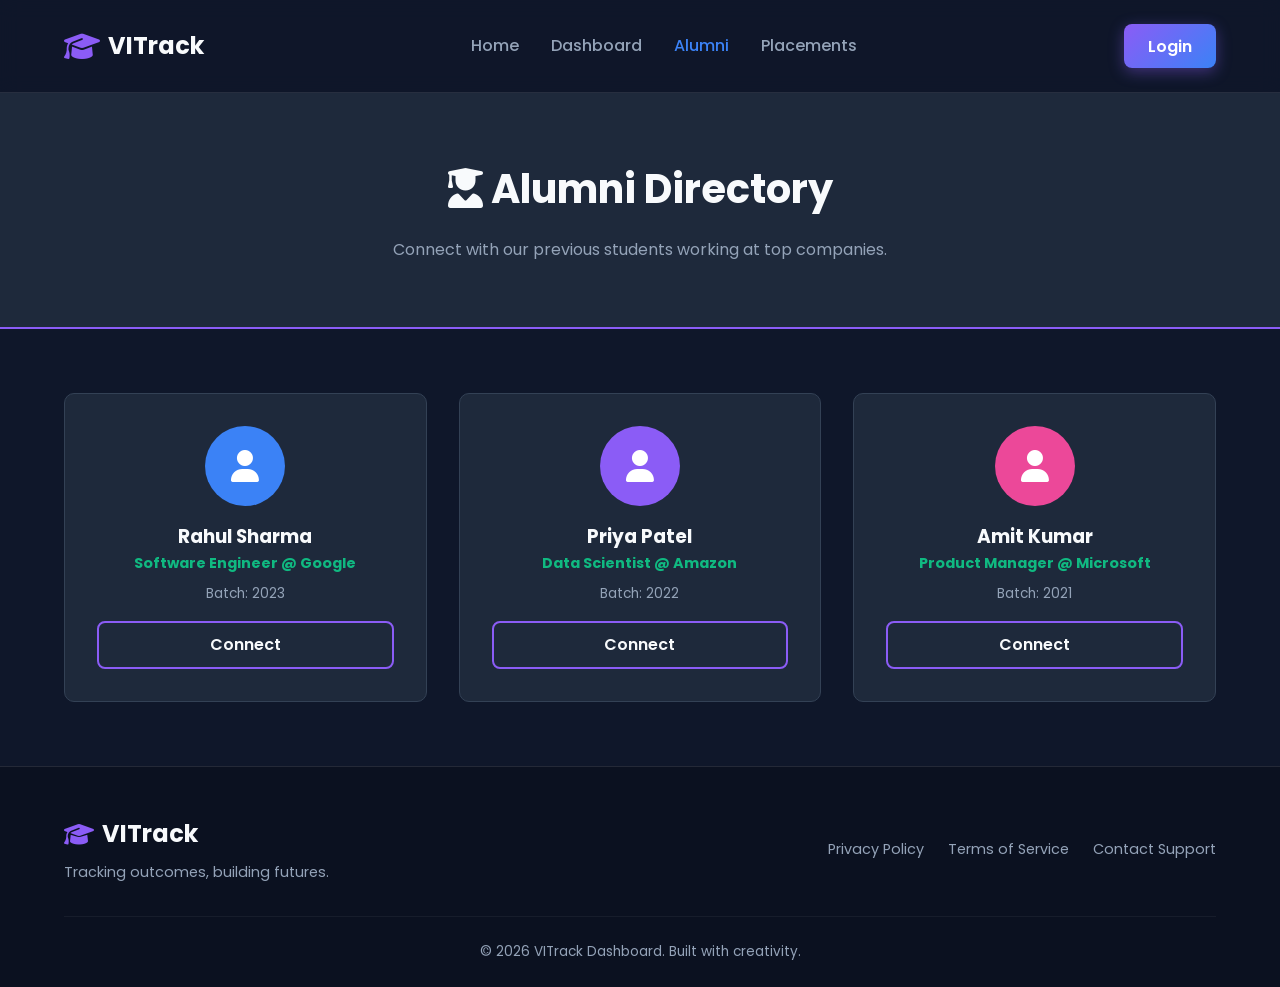
==== alumni.html @ 9b8b54cb "Index and Alumni created" ====
<!DOCTYPE html>
<html lang="en">

<head>
    <meta charset="UTF-8">
    <meta name="viewport" content="width=device-width, initial-scale=1.0">
    <title>VITrack - Alumni Directory</title>
    <!-- Google Fonts for typography -->
    <link rel="preconnect" href="https://fonts.googleapis.com">
    <link rel="preconnect" href="https://fonts.gstatic.com" crossorigin>
    <link href="https://fonts.googleapis.com/css2?family=Poppins:wght@300;400;600;700&display=swap" rel="stylesheet">
    <!-- FontAwesome for Icons -->
    <link rel="stylesheet" href="https://cdnjs.cloudflare.com/ajax/libs/font-awesome/6.4.0/css/all.min.css">
    <!-- Custom CSS -->
    <link rel="stylesheet" href="style.css">
</head>

<body>
    <!-- Navigation Bar -->
    <nav class="navbar">
        <div class="logo">
            <i class="fa-solid fa-graduation-cap"></i>
            <span>VITrack</span>
        </div>
        <ul class="nav-links">
            <li><a href="index.html">Home</a></li>
            <li><a href="#">Dashboard</a></li>
            <li><a href="alumni.html" class="active">Alumni</a></li>
            <li><a href="#">Placements</a></li>
        </ul>
        <div class="nav-actions">
            <button class="btn-primary">Login</button>
        </div>
    </nav>

    <!-- Page Header (Beginner Style inline CSS) -->
    <div style="text-align: center; padding: 4rem 2rem; background: #1e293b; border-bottom: 2px solid #8b5cf6;">
        <h1 style="font-size: 2.5rem; color: #f8fafc;"><i class="fa-solid fa-user-graduate"></i> Alumni Directory</h1>
        <p style="color: #94a3b8; margin-top: 1rem;">Connect with our previous students working at top companies.</p>
    </div>

    <!-- Alumni List (Barebones Grid) -->
    <div
        style="padding: 4rem 5%; display: grid; grid-template-columns: repeat(auto-fit, minmax(280px, 1fr)); gap: 2rem;">

        <!-- Alumni Card 1 -->
        <div
            style="background: #1e293b; padding: 2rem; border-radius: 10px; border: 1px solid #334155; text-align: center;">
            <div
                style="width: 80px; height: 80px; background: #3b82f6; border-radius: 50%; display: flex; align-items: center; justify-content: center; margin: 0 auto 1rem;">
                <i class="fa-solid fa-user" style="font-size: 2rem; color: white;"></i>
            </div>
            <h3 style="color: #f8fafc;">Rahul Sharma</h3>
            <p style="color: #10b981; font-weight: bold; font-size: 0.9rem;">Software Engineer @ Google</p>
            <p style="color: #94a3b8; font-size: 0.85rem; margin-top: 0.5rem;">Batch: 2023</p>
            <button class="btn-secondary" style="margin-top: 1rem; width: 100%;">Connect</button>
        </div>

        <!-- Alumni Card 2 -->
        <div
            style="background: #1e293b; padding: 2rem; border-radius: 10px; border: 1px solid #334155; text-align: center;">
            <div
                style="width: 80px; height: 80px; background: #8b5cf6; border-radius: 50%; display: flex; align-items: center; justify-content: center; margin: 0 auto 1rem;">
                <i class="fa-solid fa-user" style="font-size: 2rem; color: white;"></i>
            </div>
            <h3 style="color: #f8fafc;">Priya Patel</h3>
            <p style="color: #10b981; font-weight: bold; font-size: 0.9rem;">Data Scientist @ Amazon</p>
            <p style="color: #94a3b8; font-size: 0.85rem; margin-top: 0.5rem;">Batch: 2022</p>
            <button class="btn-secondary" style="margin-top: 1rem; width: 100%;">Connect</button>
        </div>

        <!-- Alumni Card 3 -->
        <div
            style="background: #1e293b; padding: 2rem; border-radius: 10px; border: 1px solid #334155; text-align: center;">
            <div
                style="width: 80px; height: 80px; background: #ec4899; border-radius: 50%; display: flex; align-items: center; justify-content: center; margin: 0 auto 1rem;">
                <i class="fa-solid fa-user" style="font-size: 2rem; color: white;"></i>
            </div>
            <h3 style="color: #f8fafc;">Amit Kumar</h3>
            <p style="color: #10b981; font-weight: bold; font-size: 0.9rem;">Product Manager @ Microsoft</p>
            <p style="color: #94a3b8; font-size: 0.85rem; margin-top: 0.5rem;">Batch: 2021</p>
            <button class="btn-secondary" style="margin-top: 1rem; width: 100%;">Connect</button>
        </div>

    </div>

    <!-- Footer -->
    <footer>
        <div class="footer-content">
            <div class="footer-brand">
                <h2><i class="fa-solid fa-graduation-cap"></i> VITrack</h2>
                <p>Tracking outcomes, building futures.</p>
            </div>
            <div class="footer-links">
                <a href="#">Privacy Policy</a>
                <a href="#">Terms of Service</a>
                <a href="#">Contact Support</a>
            </div>
        </div>
        <div class="footer-bottom">
            <p>&copy; 2026 VITrack Dashboard. Built with creativity.</p>
        </div>
    </footer>
</body>

</html>
---- style.css ----
/* 
=============
VITrack Styles
=============
Theme: Midnight Dark
Vibe: Beginner with creativity (glassmorphism, neon accents, clean typography)
*/

:root {
    --bg-dark: #0f172a;
    --bg-card: #1e293b;
    --bg-card-hover: #334155;

    --text-main: #f8fafc;
    --text-muted: #94a3b8;

    --accent-purple: #8b5cf6;
    --accent-blue: #3b82f6;
    --accent-pink: #ec4899;
    --accent-green: #10b981;

    --glass-bg: rgba(30, 41, 59, 0.7);
    --glass-border: rgba(255, 255, 255, 0.1);
}

* {
    margin: 0;
    padding: 0;
    box-sizing: border-box;
    font-family: 'Poppins', sans-serif;
}

body {
    background-color: var(--bg-dark);
    color: var(--text-main);
    line-height: 1.6;
    overflow-x: hidden;
}

/* Typography & Utils */
a {
    text-decoration: none;
    color: var(--text-muted);
    transition: color 0.3s ease;
}

a:hover {
    color: var(--text-main);
}

.text-gradient {
    background: linear-gradient(135deg, var(--accent-purple), var(--accent-blue));
    -webkit-background-clip: text;
    -webkit-text-fill-color: transparent;
}

/* Buttons */
button {
    cursor: pointer;
    font-size: 1rem;
    font-weight: 600;
    border-radius: 8px;
    padding: 0.6rem 1.5rem;
    transition: all 0.3s ease;
    border: none;
}

.btn-primary {
    background: linear-gradient(135deg, var(--accent-purple), var(--accent-blue));
    color: white;
    box-shadow: 0 4px 15px rgba(139, 92, 246, 0.4);
}

.btn-primary:hover {
    transform: translateY(-2px);
    box-shadow: 0 6px 20px rgba(139, 92, 246, 0.6);
}

.btn-secondary {
    background: transparent;
    color: var(--text-main);
    border: 2px solid var(--accent-purple);
}

.btn-secondary:hover {
    background: var(--accent-purple);
    color: white;
}

/* Navbar */
.navbar {
    display: flex;
    justify-content: space-between;
    align-items: center;
    padding: 1.5rem 5%;
    background: rgba(15, 23, 42, 0.8);
    backdrop-filter: blur(10px);
    border-bottom: 1px solid var(--glass-border);
    position: sticky;
    top: 0;
    z-index: 100;
}

.logo {
    display: flex;
    align-items: center;
    gap: 0.5rem;
    font-size: 1.5rem;
    font-weight: 700;
}

.logo i {
    color: var(--accent-purple);
    font-size: 1.8rem;
}

.nav-links {
    list-style: none;
    display: flex;
    gap: 2rem;
}

.nav-links li a {
    font-weight: 500;
    position: relative;
}

.nav-links li a.active,
.nav-links li a:hover {
    color: var(--accent-blue);
}

/* Hero Section */
.hero {
    display: flex;
    align-items: center;
    justify-content: space-between;
    padding: 6rem 5% 4rem;
    min-height: 80vh;
    gap: 2rem;
}

.hero-content {
    flex: 1;
    max-width: 600px;
}

.hero-content h1 {
    font-size: 3.5rem;
    line-height: 1.2;
    margin-bottom: 1.5rem;
}

.hero-content h1 span {
    background: linear-gradient(135deg, var(--accent-blue), var(--accent-purple));
    -webkit-background-clip: text;
    -webkit-text-fill-color: transparent;
}

.hero-content p {
    font-size: 1.1rem;
    color: var(--text-muted);
    margin-bottom: 2rem;
}

.hero-buttons {
    display: flex;
    gap: 1rem;
}

/* Creative visual for the right side of hero */
.hero-image-placeholder {
    flex: 1;
    position: relative;
    height: 400px;
    display: flex;
    justify-content: center;
    align-items: center;
}

.glass-card {
    background: var(--glass-bg);
    backdrop-filter: blur(16px);
    border: 1px solid var(--glass-border);
    border-radius: 20px;
    padding: 2rem;
    text-align: center;
    box-shadow: 0 8px 32px rgba(0, 0, 0, 0.3);
}

.main-glass {
    width: 250px;
    height: 250px;
    display: flex;
    flex-direction: column;
    justify-content: center;
    align-items: center;
    gap: 1rem;
    z-index: 2;
    background: linear-gradient(135deg, rgba(30, 41, 59, 0.9), rgba(15, 23, 42, 0.9));
    border-top: 1px solid rgba(255, 255, 255, 0.2);
    border-left: 1px solid rgba(255, 255, 255, 0.2);
}

.main-glass i {
    font-size: 4rem;
}

/* Creative positions without animation as requested */
.sub-glass {
    position: absolute;
    padding: 1rem;
    border-radius: 12px;
    display: flex;
    align-items: center;
    gap: 0.8rem;
    font-weight: 600;
}

.float-1 {
    top: 10%;
    left: 10%;
    z-index: 1;
}

.float-1 i {
    color: var(--accent-pink);
}

.float-2 {
    bottom: 15%;
    right: 15%;
    z-index: 3;
}

.float-2 i {
    color: var(--accent-green);
}


/* Statistics Section */
.statistics {
    padding: 4rem 5%;
    background: linear-gradient(180deg, var(--bg-dark) 0%, #172033 100%);
}

.section-header {
    text-align: center;
    margin-bottom: 3rem;
}

.section-header h2 {
    font-size: 2.2rem;
    margin-bottom: 0.5rem;
}

.section-header p {
    color: var(--text-muted);
}

.stats-grid {
    display: grid;
    grid-template-columns: repeat(auto-fit, minmax(220px, 1fr));
    gap: 2rem;
}

.stat-card {
    background: var(--bg-card);
    padding: 2rem;
    border-radius: 15px;
    display: flex;
    align-items: center;
    gap: 1.5rem;
    transition: transform 0.3s ease, background 0.3s ease;
    border: 1px solid transparent;
}

.stat-card:hover {
    transform: translateY(-5px);
    background: var(--bg-card-hover);
    border-color: rgba(255, 255, 255, 0.05);
}

.stat-icon {
    width: 50px;
    height: 50px;
    border-radius: 12px;
    display: flex;
    justify-content: center;
    align-items: center;
    font-size: 1.5rem;
}

.stat-icon.purple {
    background: rgba(139, 92, 246, 0.1);
    color: var(--accent-purple);
}

.stat-icon.blue {
    background: rgba(59, 130, 246, 0.1);
    color: var(--accent-blue);
}

.stat-icon.pink {
    background: rgba(236, 72, 153, 0.1);
    color: var(--accent-pink);
}

.stat-icon.green {
    background: rgba(16, 185, 129, 0.1);
    color: var(--accent-green);
}

.stat-info h3 {
    font-size: 1.8rem;
    margin-bottom: 0.2rem;
}

.stat-info p {
    color: var(--text-muted);
    font-size: 0.9rem;
}

/* Features Modules Section */
.features {
    padding: 5rem 5%;
    display: grid;
    grid-template-columns: repeat(auto-fit, minmax(300px, 1fr));
    gap: 2rem;
}

.feature-card {
    background: var(--bg-card);
    padding: 2.5rem 2rem;
    border-radius: 15px;
    text-align: center;
    border-top: 3px solid var(--accent-purple);
    transition: transform 0.3s ease;
}

.feature-card:hover {
    transform: translateY(-10px);
}

.feature-card i {
    font-size: 2.5rem;
    color: var(--accent-blue);
    margin-bottom: 1.5rem;
}

.feature-card h3 {
    font-size: 1.3rem;
    margin-bottom: 1rem;
}

.feature-card p {
    color: var(--text-muted);
    font-size: 0.95rem;
}

/* Footer */
footer {
    background: #0b1120;
    padding: 3rem 5% 1.5rem;
    border-top: 1px solid var(--glass-border);
}

.footer-content {
    display: flex;
    justify-content: space-between;
    align-items: center;
    margin-bottom: 2rem;
    flex-wrap: wrap;
    gap: 1rem;
}

.footer-brand h2 {
    font-size: 1.5rem;
    color: var(--text-main);
    display: flex;
    align-items: center;
    gap: 0.5rem;
}

.footer-brand i {
    color: var(--accent-purple);
}

.footer-brand p {
    color: var(--text-muted);
    font-size: 0.9rem;
    margin-top: 0.5rem;
}

.footer-links {
    display: flex;
    gap: 1.5rem;
}

.footer-links a {
    font-size: 0.9rem;
}

.footer-bottom {
    text-align: center;
    padding-top: 1.5rem;
    border-top: 1px solid rgba(255, 255, 255, 0.05);
    color: var(--text-muted);
    font-size: 0.85rem;
}

/* Responsive basics */
@media (max-width: 768px) {
    .hero {
        flex-direction: column;
        text-align: center;
        padding-top: 3rem;
    }

    .hero-buttons {
        justify-content: center;
    }

    .nav-links {
        display: none;
        /* Hide on very small screens for simplicity */
    }
}
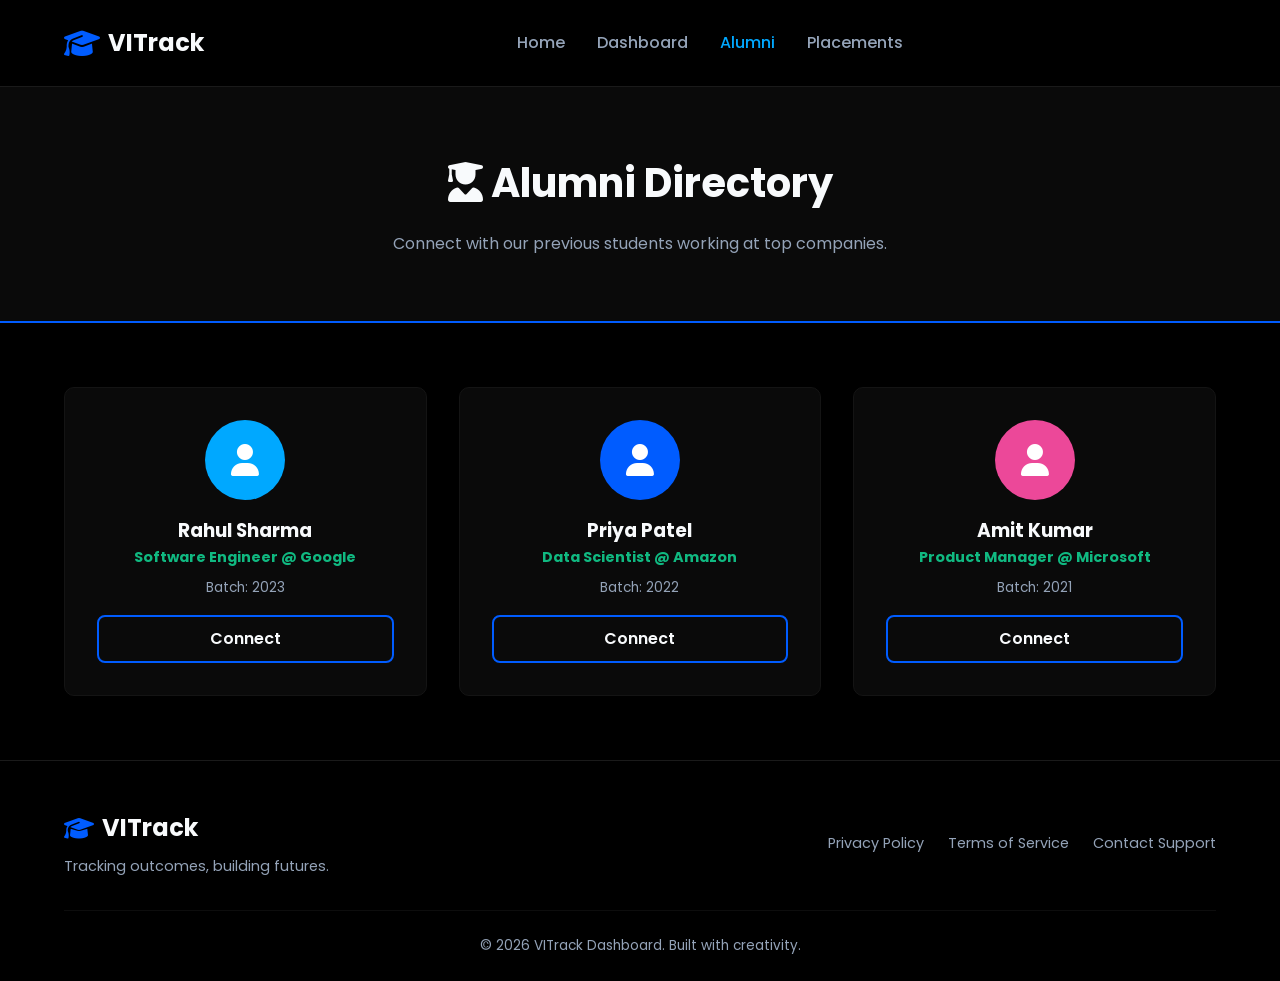
==== commit 27620150: "Theme changed" ====
--- a/alumni.html
+++ b/alumni.html
@@ -24,17 +24,17 @@
         </div>
         <ul class="nav-links">
             <li><a href="index.html">Home</a></li>
-            <li><a href="#">Dashboard</a></li>
+            <li><a href="dashboard.html">Dashboard</a></li>
             <li><a href="alumni.html" class="active">Alumni</a></li>
             <li><a href="#">Placements</a></li>
         </ul>
         <div class="nav-actions">
-            <button class="btn-primary">Login</button>
+            <!-- Login button removed -->
         </div>
     </nav>
 
     <!-- Page Header (Beginner Style inline CSS) -->
-    <div style="text-align: center; padding: 4rem 2rem; background: #1e293b; border-bottom: 2px solid #8b5cf6;">
+    <div style="text-align: center; padding: 4rem 2rem; background: #0a0a0a; border-bottom: 2px solid #005cff;">
         <h1 style="font-size: 2.5rem; color: #f8fafc;"><i class="fa-solid fa-user-graduate"></i> Alumni Directory</h1>
         <p style="color: #94a3b8; margin-top: 1rem;">Connect with our previous students working at top companies.</p>
     </div>
@@ -45,9 +45,9 @@
 
         <!-- Alumni Card 1 -->
         <div
-            style="background: #1e293b; padding: 2rem; border-radius: 10px; border: 1px solid #334155; text-align: center;">
+            style="background: #0a0a0a; padding: 2rem; border-radius: 10px; border: 1px solid #141414; text-align: center;">
             <div
-                style="width: 80px; height: 80px; background: #3b82f6; border-radius: 50%; display: flex; align-items: center; justify-content: center; margin: 0 auto 1rem;">
+                style="width: 80px; height: 80px; background: #00a8ff; border-radius: 50%; display: flex; align-items: center; justify-content: center; margin: 0 auto 1rem;">
                 <i class="fa-solid fa-user" style="font-size: 2rem; color: white;"></i>
             </div>
             <h3 style="color: #f8fafc;">Rahul Sharma</h3>
@@ -58,9 +58,9 @@
 
         <!-- Alumni Card 2 -->
         <div
-            style="background: #1e293b; padding: 2rem; border-radius: 10px; border: 1px solid #334155; text-align: center;">
+            style="background: #0a0a0a; padding: 2rem; border-radius: 10px; border: 1px solid #141414; text-align: center;">
             <div
-                style="width: 80px; height: 80px; background: #8b5cf6; border-radius: 50%; display: flex; align-items: center; justify-content: center; margin: 0 auto 1rem;">
+                style="width: 80px; height: 80px; background: #005cff; border-radius: 50%; display: flex; align-items: center; justify-content: center; margin: 0 auto 1rem;">
                 <i class="fa-solid fa-user" style="font-size: 2rem; color: white;"></i>
             </div>
             <h3 style="color: #f8fafc;">Priya Patel</h3>
@@ -71,7 +71,7 @@
 
         <!-- Alumni Card 3 -->
         <div
-            style="background: #1e293b; padding: 2rem; border-radius: 10px; border: 1px solid #334155; text-align: center;">
+            style="background: #0a0a0a; padding: 2rem; border-radius: 10px; border: 1px solid #141414; text-align: center;">
             <div
                 style="width: 80px; height: 80px; background: #ec4899; border-radius: 50%; display: flex; align-items: center; justify-content: center; margin: 0 auto 1rem;">
                 <i class="fa-solid fa-user" style="font-size: 2rem; color: white;"></i>
--- a/style.css
+++ b/style.css
@@ -7,19 +7,19 @@
 */
 
 :root {
-    --bg-dark: #0f172a;
-    --bg-card: #1e293b;
-    --bg-card-hover: #334155;
+    --bg-dark: #000000;
+    --bg-card: #0a0a0a;
+    --bg-card-hover: #141414;
 
     --text-main: #f8fafc;
     --text-muted: #94a3b8;
 
-    --accent-purple: #8b5cf6;
-    --accent-blue: #3b82f6;
+    --accent-purple: #005cff;
+    --accent-blue: #00a8ff;
     --accent-pink: #ec4899;
     --accent-green: #10b981;
 
-    --glass-bg: rgba(30, 41, 59, 0.7);
+    --glass-bg: rgba(10, 10, 10, 0.7);
     --glass-border: rgba(255, 255, 255, 0.1);
 }
 
@@ -93,7 +93,7 @@
     justify-content: space-between;
     align-items: center;
     padding: 1.5rem 5%;
-    background: rgba(15, 23, 42, 0.8);
+    background: rgba(0, 0, 0, 0.8);
     backdrop-filter: blur(10px);
     border-bottom: 1px solid var(--glass-border);
     position: sticky;
@@ -197,7 +197,7 @@
     align-items: center;
     gap: 1rem;
     z-index: 2;
-    background: linear-gradient(135deg, rgba(30, 41, 59, 0.9), rgba(15, 23, 42, 0.9));
+    background: linear-gradient(135deg, rgba(20, 20, 20, 0.9), rgba(0, 0, 0, 0.9));
     border-top: 1px solid rgba(255, 255, 255, 0.2);
     border-left: 1px solid rgba(255, 255, 255, 0.2);
 }
@@ -241,7 +241,7 @@
 /* Statistics Section */
 .statistics {
     padding: 4rem 5%;
-    background: linear-gradient(180deg, var(--bg-dark) 0%, #172033 100%);
+    background: linear-gradient(180deg, var(--bg-dark) 0%, #0a0a0a 100%);
 }
 
 .section-header {
@@ -360,7 +360,7 @@
 
 /* Footer */
 footer {
-    background: #0b1120;
+    background: #000000;
     padding: 3rem 5% 1.5rem;
     border-top: 1px solid var(--glass-border);
 }
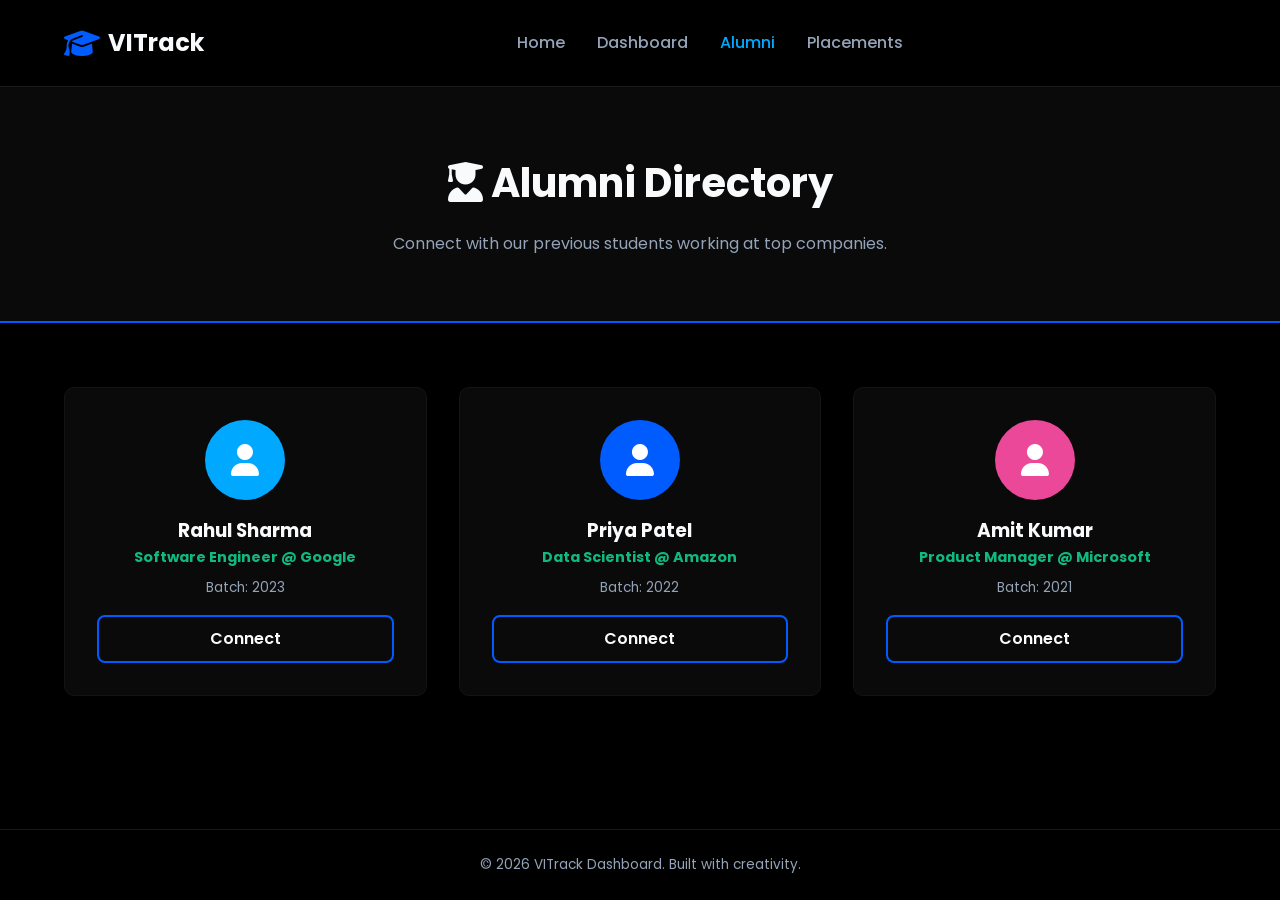
==== commit 563a3ac8: "Remove some gaps in footer and fixed a bug in dashboard" ====
--- a/alumni.html
+++ b/alumni.html
@@ -5,18 +5,18 @@
     <meta charset="UTF-8">
     <meta name="viewport" content="width=device-width, initial-scale=1.0">
     <title>VITrack - Alumni Directory</title>
-    <!-- Google Fonts for typography -->
+
     <link rel="preconnect" href="https://fonts.googleapis.com">
     <link rel="preconnect" href="https://fonts.gstatic.com" crossorigin>
     <link href="https://fonts.googleapis.com/css2?family=Poppins:wght@300;400;600;700&display=swap" rel="stylesheet">
-    <!-- FontAwesome for Icons -->
+
     <link rel="stylesheet" href="https://cdnjs.cloudflare.com/ajax/libs/font-awesome/6.4.0/css/all.min.css">
-    <!-- Custom CSS -->
+
     <link rel="stylesheet" href="style.css">
 </head>
 
 <body>
-    <!-- Navigation Bar -->
+
     <nav class="navbar">
         <div class="logo">
             <i class="fa-solid fa-graduation-cap"></i>
@@ -29,21 +29,21 @@
             <li><a href="#">Placements</a></li>
         </ul>
         <div class="nav-actions">
-            <!-- Login button removed -->
+
         </div>
     </nav>
 
-    <!-- Page Header (Beginner Style inline CSS) -->
+
     <div style="text-align: center; padding: 4rem 2rem; background: #0a0a0a; border-bottom: 2px solid #005cff;">
         <h1 style="font-size: 2.5rem; color: #f8fafc;"><i class="fa-solid fa-user-graduate"></i> Alumni Directory</h1>
         <p style="color: #94a3b8; margin-top: 1rem;">Connect with our previous students working at top companies.</p>
     </div>
 
-    <!-- Alumni List (Barebones Grid) -->
+
     <div
         style="padding: 4rem 5%; display: grid; grid-template-columns: repeat(auto-fit, minmax(280px, 1fr)); gap: 2rem;">
 
-        <!-- Alumni Card 1 -->
+
         <div
             style="background: #0a0a0a; padding: 2rem; border-radius: 10px; border: 1px solid #141414; text-align: center;">
             <div
@@ -56,7 +56,7 @@
             <button class="btn-secondary" style="margin-top: 1rem; width: 100%;">Connect</button>
         </div>
 
-        <!-- Alumni Card 2 -->
+
         <div
             style="background: #0a0a0a; padding: 2rem; border-radius: 10px; border: 1px solid #141414; text-align: center;">
             <div
@@ -69,7 +69,7 @@
             <button class="btn-secondary" style="margin-top: 1rem; width: 100%;">Connect</button>
         </div>
 
-        <!-- Alumni Card 3 -->
+
         <div
             style="background: #0a0a0a; padding: 2rem; border-radius: 10px; border: 1px solid #141414; text-align: center;">
             <div
@@ -84,20 +84,9 @@
 
     </div>
 
-    <!-- Footer -->
+
     <footer>
-        <div class="footer-content">
-            <div class="footer-brand">
-                <h2><i class="fa-solid fa-graduation-cap"></i> VITrack</h2>
-                <p>Tracking outcomes, building futures.</p>
-            </div>
-            <div class="footer-links">
-                <a href="#">Privacy Policy</a>
-                <a href="#">Terms of Service</a>
-                <a href="#">Contact Support</a>
-            </div>
-        </div>
-        <div class="footer-bottom">
+        <div class="footer-bottom" style="border-top: none; padding-top: 0;">
             <p>&copy; 2026 VITrack Dashboard. Built with creativity.</p>
         </div>
     </footer>
--- a/style.css
+++ b/style.css
@@ -1,11 +1,3 @@
-/* 
-=============
-VITrack Styles
-=============
-Theme: Midnight Dark
-Vibe: Beginner with creativity (glassmorphism, neon accents, clean typography)
-*/
-
 :root {
     --bg-dark: #000000;
     --bg-card: #0a0a0a;
@@ -35,9 +27,12 @@
     color: var(--text-main);
     line-height: 1.6;
     overflow-x: hidden;
-}
-
-/* Typography & Utils */
+    display: flex;
+    flex-direction: column;
+    min-height: 100vh;
+}
+
+
 a {
     text-decoration: none;
     color: var(--text-muted);
@@ -54,7 +49,7 @@
     -webkit-text-fill-color: transparent;
 }
 
-/* Buttons */
+
 button {
     cursor: pointer;
     font-size: 1rem;
@@ -87,7 +82,7 @@
     color: white;
 }
 
-/* Navbar */
+
 .navbar {
     display: flex;
     justify-content: space-between;
@@ -130,13 +125,14 @@
     color: var(--accent-blue);
 }
 
-/* Hero Section */
+
 .hero {
     display: flex;
     align-items: center;
     justify-content: space-between;
     padding: 6rem 5% 4rem;
-    min-height: 80vh;
+    flex: 1;
+    /* Pushes the footer down */
     gap: 2rem;
 }
 
@@ -168,7 +164,7 @@
     gap: 1rem;
 }
 
-/* Creative visual for the right side of hero */
+
 .hero-image-placeholder {
     flex: 1;
     position: relative;
@@ -206,7 +202,7 @@
     font-size: 4rem;
 }
 
-/* Creative positions without animation as requested */
+
 .sub-glass {
     position: absolute;
     padding: 1rem;
@@ -238,7 +234,7 @@
 }
 
 
-/* Statistics Section */
+
 .statistics {
     padding: 4rem 5%;
     background: linear-gradient(180deg, var(--bg-dark) 0%, #0a0a0a 100%);
@@ -321,7 +317,7 @@
     font-size: 0.9rem;
 }
 
-/* Features Modules Section */
+
 .features {
     padding: 5rem 5%;
     display: grid;
@@ -358,11 +354,13 @@
     font-size: 0.95rem;
 }
 
-/* Footer */
+
 footer {
     background: #000000;
-    padding: 3rem 5% 1.5rem;
+    padding: 1.5rem 5%;
     border-top: 1px solid var(--glass-border);
+    margin-top: auto;
+    /* Pushes footer to the bottom */
 }
 
 .footer-content {
@@ -409,7 +407,7 @@
     font-size: 0.85rem;
 }
 
-/* Responsive basics */
+
 @media (max-width: 768px) {
     .hero {
         flex-direction: column;
@@ -423,6 +421,6 @@
 
     .nav-links {
         display: none;
-        /* Hide on very small screens for simplicity */
+
     }
 }
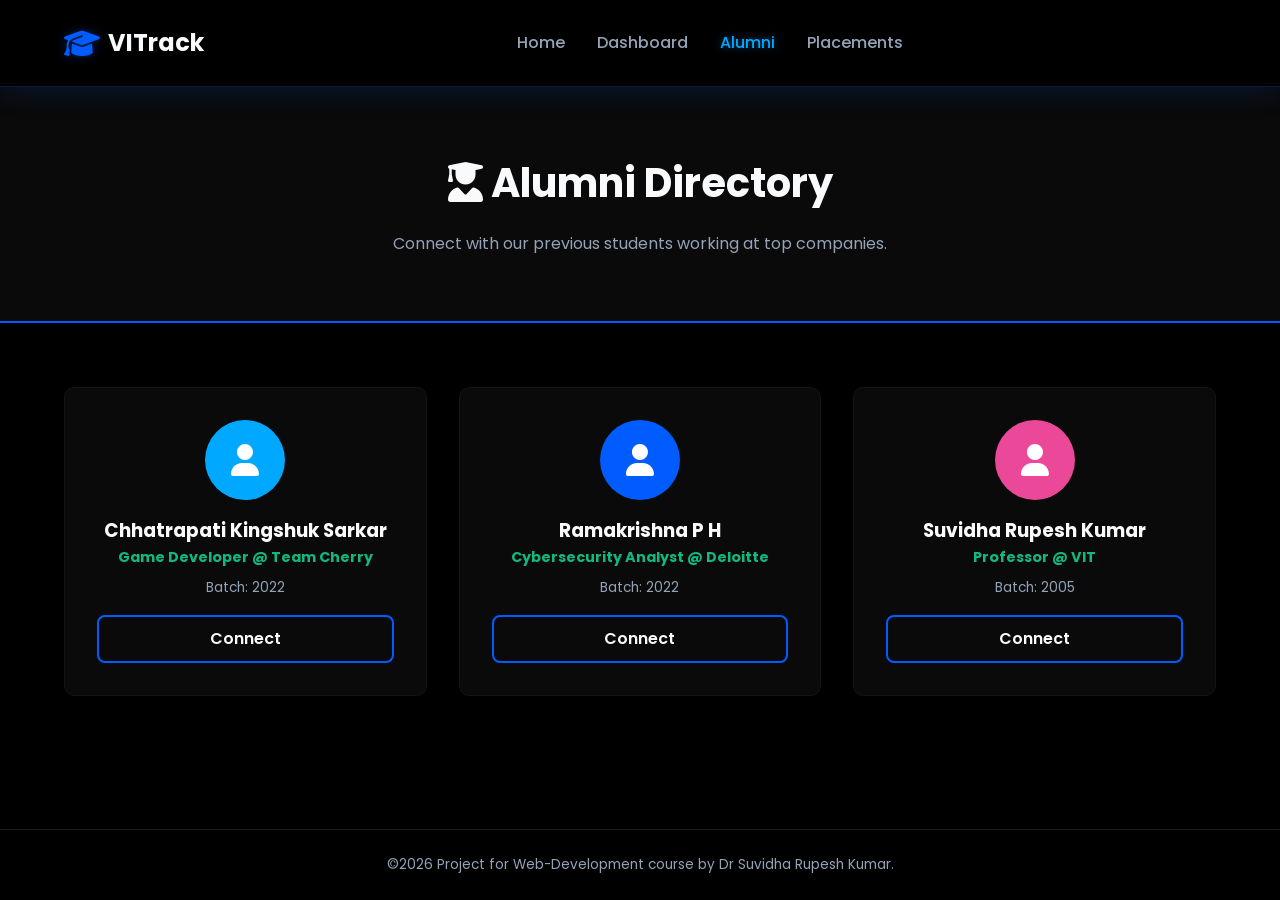
==== commit b4ac90c3: "Pre-Review 1" ====
--- a/alumni.html
+++ b/alumni.html
@@ -50,9 +50,9 @@
                 style="width: 80px; height: 80px; background: #00a8ff; border-radius: 50%; display: flex; align-items: center; justify-content: center; margin: 0 auto 1rem;">
                 <i class="fa-solid fa-user" style="font-size: 2rem; color: white;"></i>
             </div>
-            <h3 style="color: #f8fafc;">Rahul Sharma</h3>
-            <p style="color: #10b981; font-weight: bold; font-size: 0.9rem;">Software Engineer @ Google</p>
-            <p style="color: #94a3b8; font-size: 0.85rem; margin-top: 0.5rem;">Batch: 2023</p>
+            <h3 style="color: #f8fafc;">Chhatrapati Kingshuk Sarkar</h3>
+            <p style="color: #10b981; font-weight: bold; font-size: 0.9rem;">Game Developer @ Team Cherry</p>
+            <p style="color: #94a3b8; font-size: 0.85rem; margin-top: 0.5rem;">Batch: 2022</p>
             <button class="btn-secondary" style="margin-top: 1rem; width: 100%;">Connect</button>
         </div>
 
@@ -63,8 +63,8 @@
                 style="width: 80px; height: 80px; background: #005cff; border-radius: 50%; display: flex; align-items: center; justify-content: center; margin: 0 auto 1rem;">
                 <i class="fa-solid fa-user" style="font-size: 2rem; color: white;"></i>
             </div>
-            <h3 style="color: #f8fafc;">Priya Patel</h3>
-            <p style="color: #10b981; font-weight: bold; font-size: 0.9rem;">Data Scientist @ Amazon</p>
+            <h3 style="color: #f8fafc;">Ramakrishna P H</h3>
+            <p style="color: #10b981; font-weight: bold; font-size: 0.9rem;">Cybersecurity Analyst @ Deloitte</p>
             <p style="color: #94a3b8; font-size: 0.85rem; margin-top: 0.5rem;">Batch: 2022</p>
             <button class="btn-secondary" style="margin-top: 1rem; width: 100%;">Connect</button>
         </div>
@@ -76,9 +76,9 @@
                 style="width: 80px; height: 80px; background: #ec4899; border-radius: 50%; display: flex; align-items: center; justify-content: center; margin: 0 auto 1rem;">
                 <i class="fa-solid fa-user" style="font-size: 2rem; color: white;"></i>
             </div>
-            <h3 style="color: #f8fafc;">Amit Kumar</h3>
-            <p style="color: #10b981; font-weight: bold; font-size: 0.9rem;">Product Manager @ Microsoft</p>
-            <p style="color: #94a3b8; font-size: 0.85rem; margin-top: 0.5rem;">Batch: 2021</p>
+            <h3 style="color: #f8fafc;">Suvidha Rupesh Kumar</h3>
+            <p style="color: #10b981; font-weight: bold; font-size: 0.9rem;">Professor @ VIT</p>
+            <p style="color: #94a3b8; font-size: 0.85rem; margin-top: 0.5rem;">Batch: 2005</p>
             <button class="btn-secondary" style="margin-top: 1rem; width: 100%;">Connect</button>
         </div>
 
@@ -87,7 +87,7 @@
 
     <footer>
         <div class="footer-bottom" style="border-top: none; padding-top: 0;">
-            <p>&copy; 2026 VITrack Dashboard. Built with creativity.</p>
+            <p>&copy;2026 Project for Web-Development course by Dr Suvidha Rupesh Kumar.</p>
         </div>
     </footer>
 </body>
--- a/style.css
+++ b/style.css
@@ -88,9 +88,11 @@
     justify-content: space-between;
     align-items: center;
     padding: 1.5rem 5%;
-    background: rgba(0, 0, 0, 0.8);
-    backdrop-filter: blur(10px);
-    border-bottom: 1px solid var(--glass-border);
+    background: var(--bg-dark);
+    border-bottom: 1px solid rgba(0, 92, 255, 0.3);
+    /* Cobalt border */
+    box-shadow: 0 4px 30px rgba(0, 92, 255, 0.15);
+    /* Cobalt glow */
     position: sticky;
     top: 0;
     z-index: 100;
@@ -106,6 +108,8 @@
 
 .logo i {
     color: var(--accent-purple);
+    /* Cobalt */
+    text-shadow: 0 0 10px rgba(0, 92, 255, 0.4);
     font-size: 1.8rem;
 }
 
@@ -123,6 +127,8 @@
 .nav-links li a.active,
 .nav-links li a:hover {
     color: var(--accent-blue);
+    text-shadow: 0 0 8px rgba(0, 168, 255, 0.5);
+    /* Cyan glow */
 }
 
 
@@ -132,7 +138,6 @@
     justify-content: space-between;
     padding: 6rem 5% 4rem;
     flex: 1;
-    /* Pushes the footer down */
     gap: 2rem;
 }
 
@@ -151,6 +156,7 @@
     background: linear-gradient(135deg, var(--accent-blue), var(--accent-purple));
     -webkit-background-clip: text;
     -webkit-text-fill-color: transparent;
+    text-shadow: 0 0 20px rgba(0, 92, 255, 0.3);
 }
 
 .hero-content p {
@@ -194,8 +200,10 @@
     gap: 1rem;
     z-index: 2;
     background: linear-gradient(135deg, rgba(20, 20, 20, 0.9), rgba(0, 0, 0, 0.9));
-    border-top: 1px solid rgba(255, 255, 255, 0.2);
-    border-left: 1px solid rgba(255, 255, 255, 0.2);
+    border: 1px solid rgba(0, 92, 255, 0.3);
+    /* Cobalt edge highlight */
+    box-shadow: 0 0 40px rgba(0, 92, 255, 0.15);
+    /* Cobalt ambient glow */
 }
 
 .main-glass i {
@@ -360,7 +368,6 @@
     padding: 1.5rem 5%;
     border-top: 1px solid var(--glass-border);
     margin-top: auto;
-    /* Pushes footer to the bottom */
 }
 
 .footer-content {
